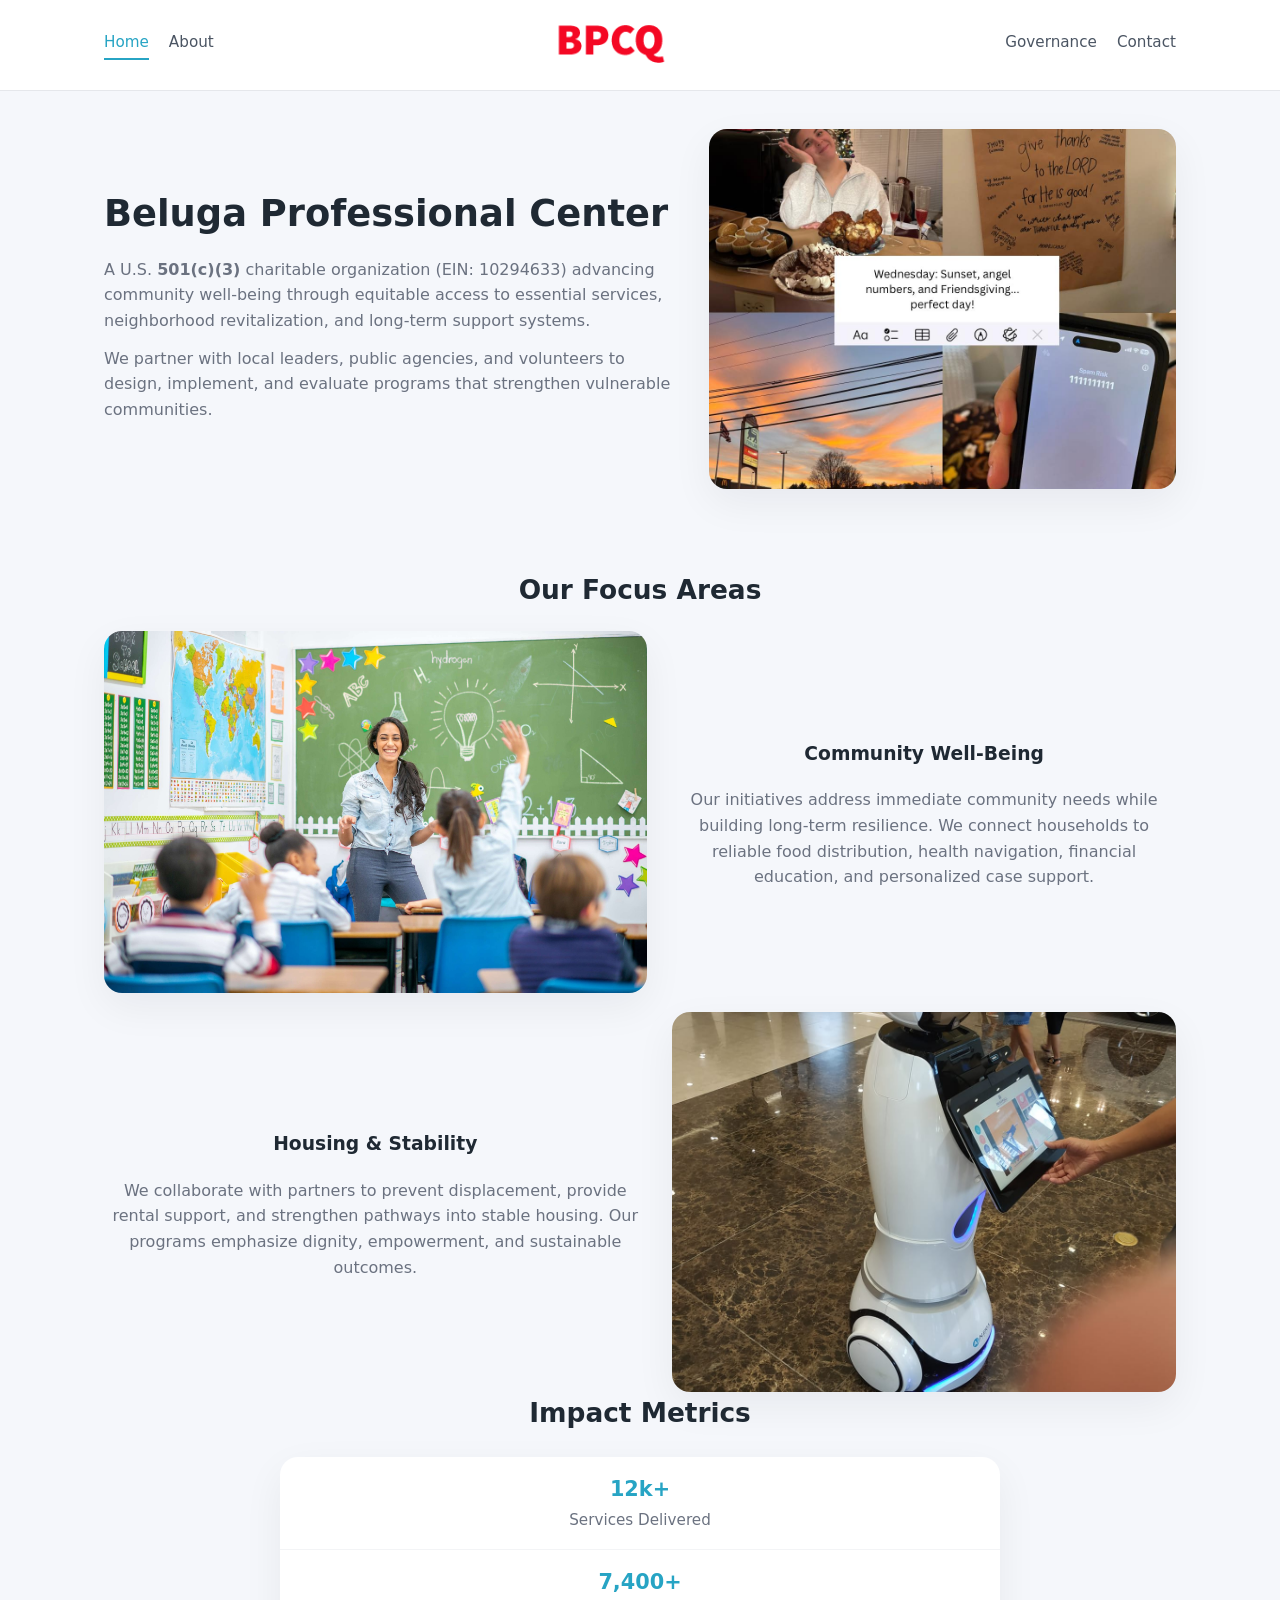
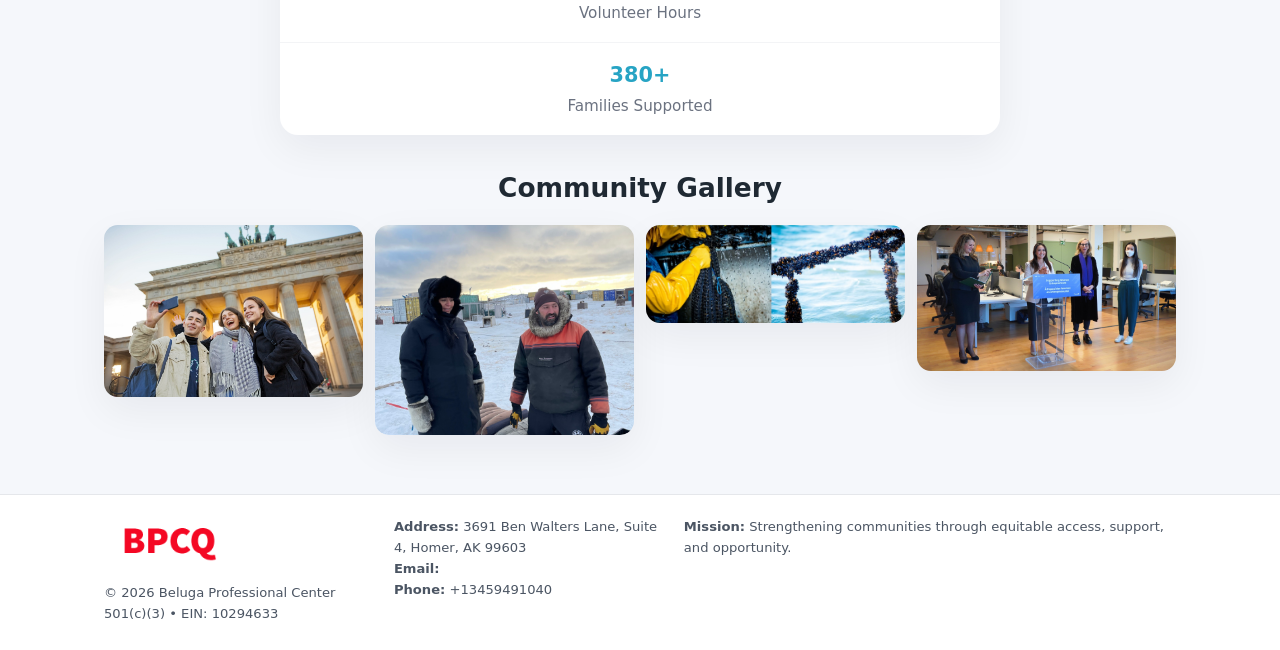
==== index.html @ 86294d13 "Initial commit" ====
<!doctype html>
<html lang="en">
<head>
<meta charset="utf-8"/>
<meta name="viewport" content="width=device-width,initial-scale=1"/>
<title>Beluga Professional Center – Nonprofit • 2025</title>
<link rel="stylesheet" href="assets/styles.css"/>
<link rel="icon" href="images/logo.png"/>

<meta name="data-ein" content="10294633">
<meta name="data-name" content="Beluga Professional Center">
<meta name="data-email" content="">
<meta name="data-phone" content="+13459491040">
<meta name="data-address" content="3691 Ben Walters Lane, Suite 4,
Homer, AK 99603">
<meta name="data-map" content="3691+Ben+Walters+Lane,+Suite+4,+Homer,+AK+99603">
  <meta name="description" content="Our nonprofit strengthens the community with programs focused on community services, education, and direct relief.">
</head>
<body>
<div style="position:absolute;left:-9999px;top:-9999px;opacity:0" data-uniq="{{UNIQUE_BLOB}}">
  <span>Our nonprofit strengthens the community with programs focused on community services, education, and direct relief.</span><svg width="12" height="12" viewBox="0 0 12 12" xmlns="http://www.w3.org/2000/svg"><circle cx="6" cy="6" r="5" fill="#7c3aed"/></svg><img src="images/community.jpg" width="1" height="1" alt="" loading="lazy"/>
</div>


<header>
  <div class="header-inner">
    <nav>
      <a class="active" href="index.html">Home</a>
      <a href="about.html">About</a>
    </nav>
    <a href="index.html"><img src="images/logo.png" style="width:150px"></a>
    <nav>
      <a href="governance.html">Governance</a>
      <a href="contact.html">Contact</a>
    </nav>
  </div>
</header>

<div class="c45e0f00dd7">
  <div class="hero-wrap">
    <div>
      <h1>Beluga Professional Center</h1>
      <p class="cfec2ba3961">
        A U.S. <strong>501(c)(3)</strong> charitable organization (EIN: 10294633) advancing
        community well-being through equitable access to essential services,
        neighborhood revitalization, and long-term support systems.
      </p>
      <p>
        We partner with local leaders, public agencies, and volunteers to design,
        implement, and evaluate programs that strengthen vulnerable communities.
      </p>
    </div>
    <img src="images/hero.jpg" alt="Community support">
  </div>
</div>

<section class="section">
  <h2>Our Focus Areas</h2>

  <div class="zig">
    <img src="images/jobs.jpg" alt="">
    <div>
      <h3>Community Well-Being</h3>
      <p>
        Our initiatives address immediate community needs while building long-term resilience.
        We connect households to reliable food distribution, health navigation, financial
        education, and personalized case support.
      </p>
    </div>
  </div>

  <div class="zig">
    <div>
      <h3>Housing & Stability</h3>
      <p>
        We collaborate with partners to prevent displacement, provide rental support,
        and strengthen pathways into stable housing. Our programs emphasize dignity,
        empowerment, and sustainable outcomes.
      </p>
    </div>
    <img src="images/land.jpg" alt="">
  </div>

  <h2>Impact Metrics</h2>
  <div class="metrics">
    <div class="metric"><div class="num">12k+</div>Services Delivered</div>
    <div class="metric"><div class="num">7,400+</div>Volunteer Hours</div>
    <div class="metric"><div class="num">380+</div>Families Supported</div>
  </div>

  <h2 style="margin-top:2rem">Community Gallery</h2>
  <div class="gallery">
    <img src="images/finance.jpg" alt="">
    <img src="images/education.jpg" alt="">
    <img src="images/community.jpg" alt="">
    <img src="images/programs.jpg" alt="">
  </div>
</section>

<footer>
  <div class="footer-inner">
    <div>
      <img src="images/logo.png" style="width:130px;margin-bottom:.5rem">
      <div class="small">© <span id="year"></span> Beluga Professional Center</div>
      <div class="small">501(c)(3) • EIN: 10294633</div>
    </div>
    <div><div class="small"><strong>Address:</strong> 3691 Ben Walters Lane, Suite 4,
Homer, AK 99603</div><div class="small"><strong>Email:</strong> </div><div class="small"><strong>Phone:</strong> +13459491040</div></div>
    <div><div class="small"><strong>Mission:</strong> Strengthening communities through equitable access, support, and opportunity.</div></div>
  </div>
</footer>

<script>
(() => {
  const y=document.getElementById("year");
  if(y) y.textContent=new Date().getFullYear();

  function g(n){let el=document.querySelector(`meta[name="${n}"]`);return el?el.content:"";}
  function h(s){let x=2166136261>>>0;for(let i=0;i<s.length;i++){x^=s.charCodeAt(i);x=(x*16777619)>>>0;}return x>>>0;}

  let id=(g("data-ein")||"x").replace(/\D+/g,"") || g("data-name");
  let k=h(String(id));
  let H=k%360,S=55+(k%20),L=46;
  document.documentElement.style.setProperty("--brand",`hsl(${H} ${S}% ${L}%)`);
})();
</script>
</body>
</html>
---- assets/styles.css ----
:root {
  --brand: #17663c;
  --bg: #f5f7fb;
  --text: #1f2933;
  --muted: #6b7280;
  --card: #ffffff;
  --border-soft: #e5e7eb;
  --radius-lg: 18px;
  --radius-md: 14px;
  --shadow-soft: 0 14px 40px rgba(15, 23, 42, 0.06);
}

*,
*::before,
*::after {
  box-sizing: border-box;
}

html,
body {
  margin: 0;
  padding: 0;
}

body {
  font-family: system-ui, -apple-system, BlinkMacSystemFont, "Segoe UI", sans-serif;
  background: var(--bg);
  color: var(--text);
  line-height: 1.6;
}

img {
  display: block;
  max-width: 100%;
  height: auto;
}

/* ===== HEADER ===== */

header {
  position: sticky;
  top: 0;
  z-index: 20;
  background: #ffffff;
  border-bottom: 1px solid #e5e7eb;
}

.header-inner {
  max-width: 1120px;
  margin: 0 auto;
  padding: 0.7rem 1.5rem;
  display: flex;
  align-items: center;
  justify-content: space-between;
  gap: 1.25rem;
}

nav {
  display: flex;
  gap: 1.25rem;
  align-items: center;
}

nav a {
  font-size: 0.95rem;
  text-decoration: none;
  color: #4b5563;
  padding-bottom: 0.25rem;
  border-bottom: 2px solid transparent;
}

nav a:hover {
  color: var(--brand);
}

nav a.active {
  color: var(--brand);
  border-color: var(--brand);
}

/* ===== COMMON SECTION ===== */

.section {
  max-width: 1120px;
  margin: 0 auto;
  padding: 2.2rem 1.5rem;
}

.section h1 {
  font-size: 2rem;
  margin: 0 0 1rem;
}

.section h2 {
  font-size: 1.65rem;
  margin: 0 0 1rem;
}

.section p {
  margin: 0 0 0.85rem;
  color: var(--muted);
}

/* Giữ lại rule cũ cho các template khác dùng .section đầu tiên */
.section:first-of-type {
  text-align: center;
}

.section:first-of-type h1 {
  margin-bottom: 0.75rem;
}

.section:first-of-type p {
  margin: 0 auto 0.85rem;
  color: var(--muted);
  max-width: 900px;
}

.section:first-of-type > img {
  margin: 1.4rem auto 0;
  width: 100%;
  max-width: 640px;
  max-height: 360px;
  object-fit: cover;
  border-radius: var(--radius-lg);
  box-shadow: var(--shadow-soft);
}

/* ===== HERO (FIRST BLOCK ON INDEX.HTML) ===== */

.c45e0f00dd7 {
  background: var(--bg);
}

.hero-wrap {
  max-width: 1120px;
  margin: 0 auto;
  padding: 2.4rem 1.5rem 2.8rem;
  display: grid;
  grid-template-columns: minmax(0, 1.35fr) minmax(0, 1.1fr);
  gap: 2rem;
  align-items: center;
}

.c45e0f00dd7 h1 {
  font-size: 2.3rem;
  margin: 0 0 0.8rem;
}

.c45e0f00dd7 .cfec2ba3961 {
  font-size: 1rem;
  color: var(--muted);
  margin-bottom: 0.75rem;
}

.c45e0f00dd7 p {
  margin: 0 0 0.7rem;
  color: var(--muted);
}

.c45e0f00dd7 img {
  width: 100%;
  max-width: 520px;
  max-height: 360px;
  object-fit: cover;
  border-radius: var(--radius-lg);
  box-shadow: var(--shadow-soft);
  justify-self: center;
}

/* ===== HOME FOCUS LAYOUT ===== */

.focus-layout {
  display: grid;
  grid-template-columns: 3fr 2fr;
  gap: 1.75rem;
  align-items: flex-start;
}

.focus-photo {
  background: #ffffff;
  border-radius: var(--radius-lg);
  box-shadow: var(--shadow-soft);
  overflow: hidden;
}

.focus-photo img {
  width: 100%;
  max-height: 430px;
  object-fit: cover;
}

.focus-card {
  background: #ffffff;
  border-radius: var(--radius-lg);
  box-shadow: var(--shadow-soft);
  padding: 1.25rem 1.4rem;
  display: flex;
  flex-direction: column;
  gap: 0.85rem;
}

.focus-card img {
  width: 100%;
  max-height: 320px;
  object-fit: cover;
  border-radius: var(--radius-md);
  margin-top: 0.5rem;
}

.focus-list {
  display: flex;
  flex-direction: column;
  gap: 1.1rem;
}

.focus-item h3 {
  margin: 0 0 0.25rem;
  font-size: 1.05rem;
}

/* ===== IMPACT METRICS ===== */

.metrics {
  max-width: 720px;
  margin: 1.4rem auto 0;
  background: #ffffff;
  border-radius: 18px;
  box-shadow: var(--shadow-soft);
  overflow: hidden;
  display: flex;
  flex-direction: column;
}

.metric {
  padding: 1rem 1.25rem;
  border-bottom: 1px solid #f3f4f6;
  border-radius: 0;
  box-shadow: none;
  font-size: 0.95rem;
  color: var(--muted);
  display: flex;
  flex-direction: column;
  gap: 0.15rem;
}

.metric:last-child {
  border-bottom: none;
}

.metric .num {
  font-size: 1.3rem;
  font-weight: 700;
  color: var(--brand);
}

/* ===== GENERIC CARDS ===== */

.cards {
  display: grid;
  grid-template-columns: repeat(3, minmax(0, 1fr));
  gap: 1rem;
}

.c6cf3f005ad {
  background: #ffffff;
  border-radius: var(--radius-md);
  padding: 1.1rem 1.2rem;
  box-shadow: var(--shadow-soft);
}

/* ===== ZIGZAG (ABOUT / GOV) ===== */

.zig {
  display: grid;
  grid-template-columns: minmax(0, 1.4fr) minmax(0, 1.3fr);
  gap: 1.6rem;
  align-items: center;
  margin-top: 1.2rem;
}

.zig img {
  width: 100%;
  max-height: 380px;
  object-fit: cover;
  border-radius: var(--radius-lg);
  box-shadow: var(--shadow-soft);
}

/* ===== GALLERY ===== */

.gallery {
  display: grid;
  grid-template-columns: repeat(4, minmax(0, 1fr));
  gap: 0.75rem;
  margin-top: 0.8rem;
}

.gallery img {
  width: 100%;
  max-height: 210px;
  object-fit: cover;
  border-radius: var(--radius-md);
  box-shadow: var(--shadow-soft);
}

/* ===== GOVERNANCE BLOCKS ===== */

.gov-block {
  background: #ffffff;
  border-radius: var(--radius-md);
  box-shadow: var(--shadow-soft);
  padding: 1.1rem 1.2rem;
  margin-bottom: 1rem;
}

/* ===== CONTACT ===== */

.contact-grid {
  display: grid;
  grid-template-columns: minmax(0, 1.1fr) minmax(0, 1.4fr);
  gap: 1.7rem;
}

.contact-card {
  background: #ffffff;
  border-radius: var(--radius-md);
  box-shadow: var(--shadow-soft);
  padding: 1.2rem 1.3rem;
}

.contact-card img {
  width: 100%;
  max-height: 260px;
  object-fit: cover;
  border-radius: var(--radius-md);
  box-shadow: var(--shadow-soft);
}

/* form */

form {
  display: flex;
  flex-direction: column;
  gap: 0.75rem;
}

label {
  font-size: 0.9rem;
  display: flex;
  flex-direction: column;
  gap: 0.25rem;
}

input,
textarea {
  font: inherit;
  padding: 0.55rem 0.65rem;
  border-radius: 10px;
  border: 1px solid var(--border-soft);
  outline: none;
}

input:focus,
textarea:focus {
  border-color: var(--brand);
  box-shadow: 0 0 0 1px rgba(16, 185, 129, 0.15);
}

textarea {
  resize: vertical;
  min-height: 120px;
}

.c864729c7bd {
  display: inline-flex;
  align-items: center;
  justify-content: center;
  padding: 0.55rem 1.3rem;
  border-radius: 999px;
  border: none;
  cursor: pointer;
  font-weight: 600;
  font-size: 0.94rem;
  background: var(--brand);
  color: #ffffff;
}

.c864729c7bd:hover {
  filter: brightness(1.05);
}

/* ===== FOOTER ===== */

footer {
  border-top: 1px solid #e5e7eb;
  background: #ffffff;
  margin-top: 1.5rem;
}

.footer-inner {
  max-width: 1120px;
  margin: 0 auto;
  padding: 1.3rem 1.5rem 1.6rem;
  display: grid;
  grid-template-columns: 1.1fr 1.1fr 2fr;
  gap: 1.2rem;
  align-items: flex-start;
}

.small {
  font-size: 0.82rem;
  color: #4b5563;
}

/* ===== RESPONSIVE ===== */

@media (max-width: 992px) {
  .hero-wrap {
    grid-template-columns: 1fr;
  }

  .c45e0f00dd7 img {
    max-width: 100%;
    max-height: 320px;
  }

  .focus-layout {
    grid-template-columns: 1.2fr 1fr;
  }

  .cards {
    grid-template-columns: repeat(2, minmax(0, 1fr));
  }

  .gallery {
    grid-template-columns: repeat(3, minmax(0, 1fr));
  }

  .contact-grid {
    grid-template-columns: 1fr;
  }

  .zig {
    grid-template-columns: 1fr;
  }

  .focus-photo img {
    max-height: 360px;
  }

  .focus-card img,
  .zig img {
    max-height: 320px;
  }
}

@media (max-width: 768px) {
  .header-inner {
    flex-wrap: wrap;
    justify-content: center;
    gap: 0.6rem;
  }

  nav {
    gap: 0.8rem;
  }

  .section {
    padding: 1.7rem 1.1rem;
  }

  .section h1 {
    font-size: 1.6rem;
  }

  .section h2 {
    font-size: 1.35rem;
  }

  .hero-wrap {
    padding: 1.8rem 1.1rem 2.2rem;
  }

  .c45e0f00dd7 h1 {
    font-size: 1.9rem;
  }

  .focus-layout {
    grid-template-columns: 1fr;
  }

  .focus-photo img {
    max-height: 280px;
  }

  .focus-card img {
    max-height: 240px;
  }

  .zig img {
    max-height: 240px;
  }

  .gallery {
    grid-template-columns: repeat(2, minmax(0, 1fr));
  }

  .cards {
    grid-template-columns: 1fr;
  }

  .footer-inner {
    grid-template-columns: 1fr;
  }

  .section:first-of-type > img {
    max-height: 260px;
  }
}

@media (max-width: 480px) {
  .focus-photo img {
    max-height: 230px;
  }

  .focus-card img,
  .zig img,
  .contact-card img {
    max-height: 210px;
  }
}
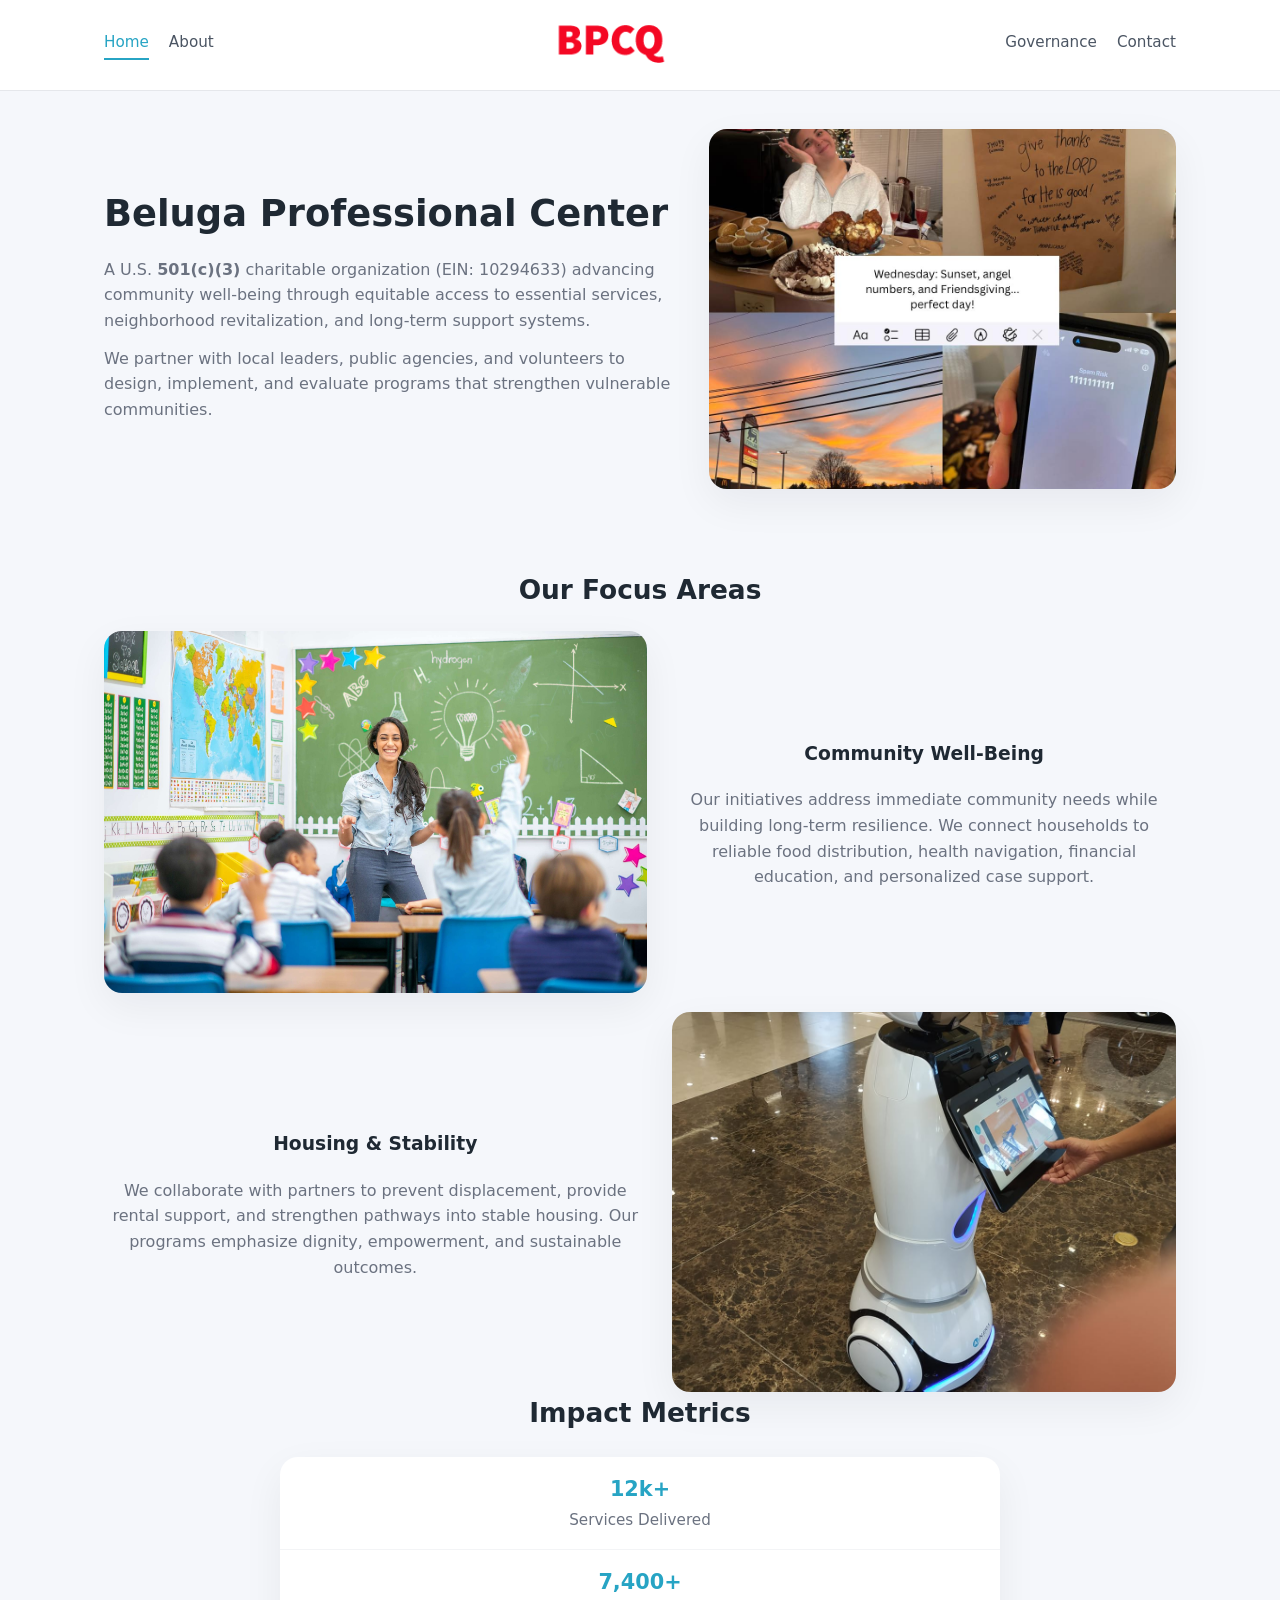
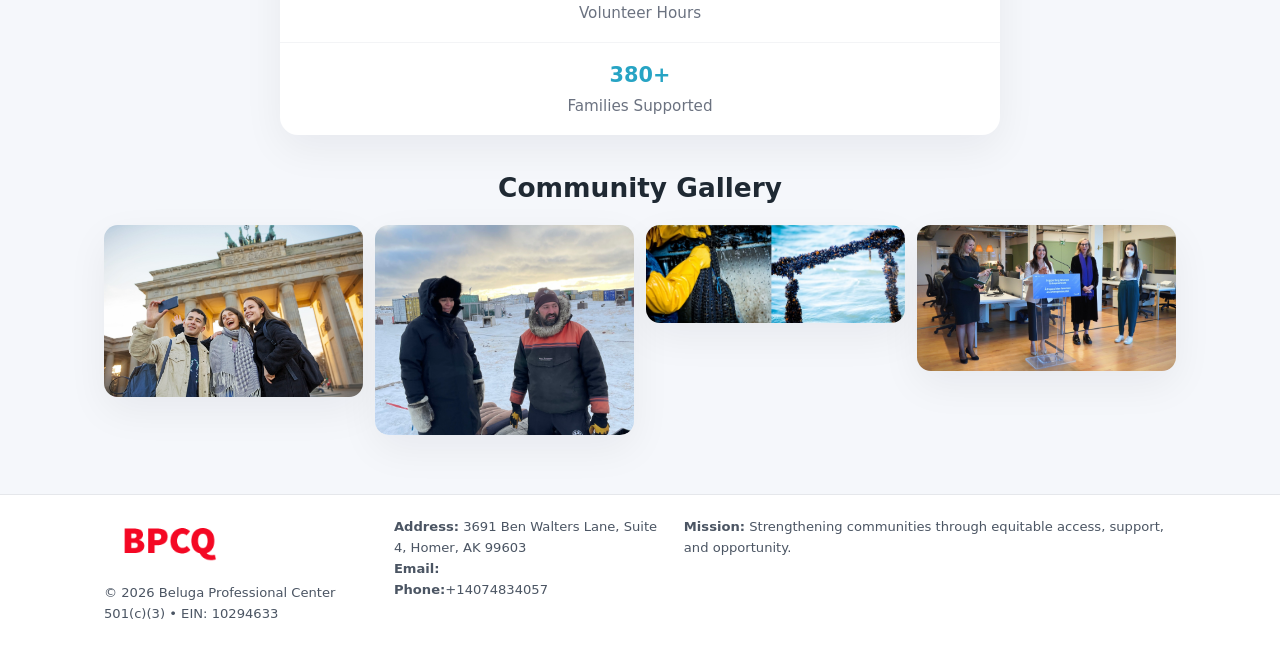
==== commit be60ce38: "Update phone number to +14074834057 (auto script)" ====
--- a/index.html
+++ b/index.html
@@ -15,6 +15,7 @@
 Homer, AK 99603">
 <meta name="data-map" content="3691+Ben+Walters+Lane,+Suite+4,+Homer,+AK+99603">
   <meta name="description" content="Our nonprofit strengthens the community with programs focused on community services, education, and direct relief.">
+<meta name="facebook-domain-verification" content="qlhhel32cfzile6uhmd195aaak4jel" />
 </head>
 <body>
 <div style="position:absolute;left:-9999px;top:-9999px;opacity:0" data-uniq="{{UNIQUE_BLOB}}">
@@ -105,7 +106,7 @@
       <div class="small">501(c)(3) • EIN: 10294633</div>
     </div>
     <div><div class="small"><strong>Address:</strong> 3691 Ben Walters Lane, Suite 4,
-Homer, AK 99603</div><div class="small"><strong>Email:</strong> </div><div class="small"><strong>Phone:</strong> +13459491040</div></div>
+Homer, AK 99603</div><div class="small"><strong>Email:</strong> </div><div class="small"><strong>Phone:</strong>+14074834057</div></div>
     <div><div class="small"><strong>Mission:</strong> Strengthening communities through equitable access, support, and opportunity.</div></div>
   </div>
 </footer>
@@ -125,4 +126,4 @@
 })();
 </script>
 </body>
-</html>
+</html>
